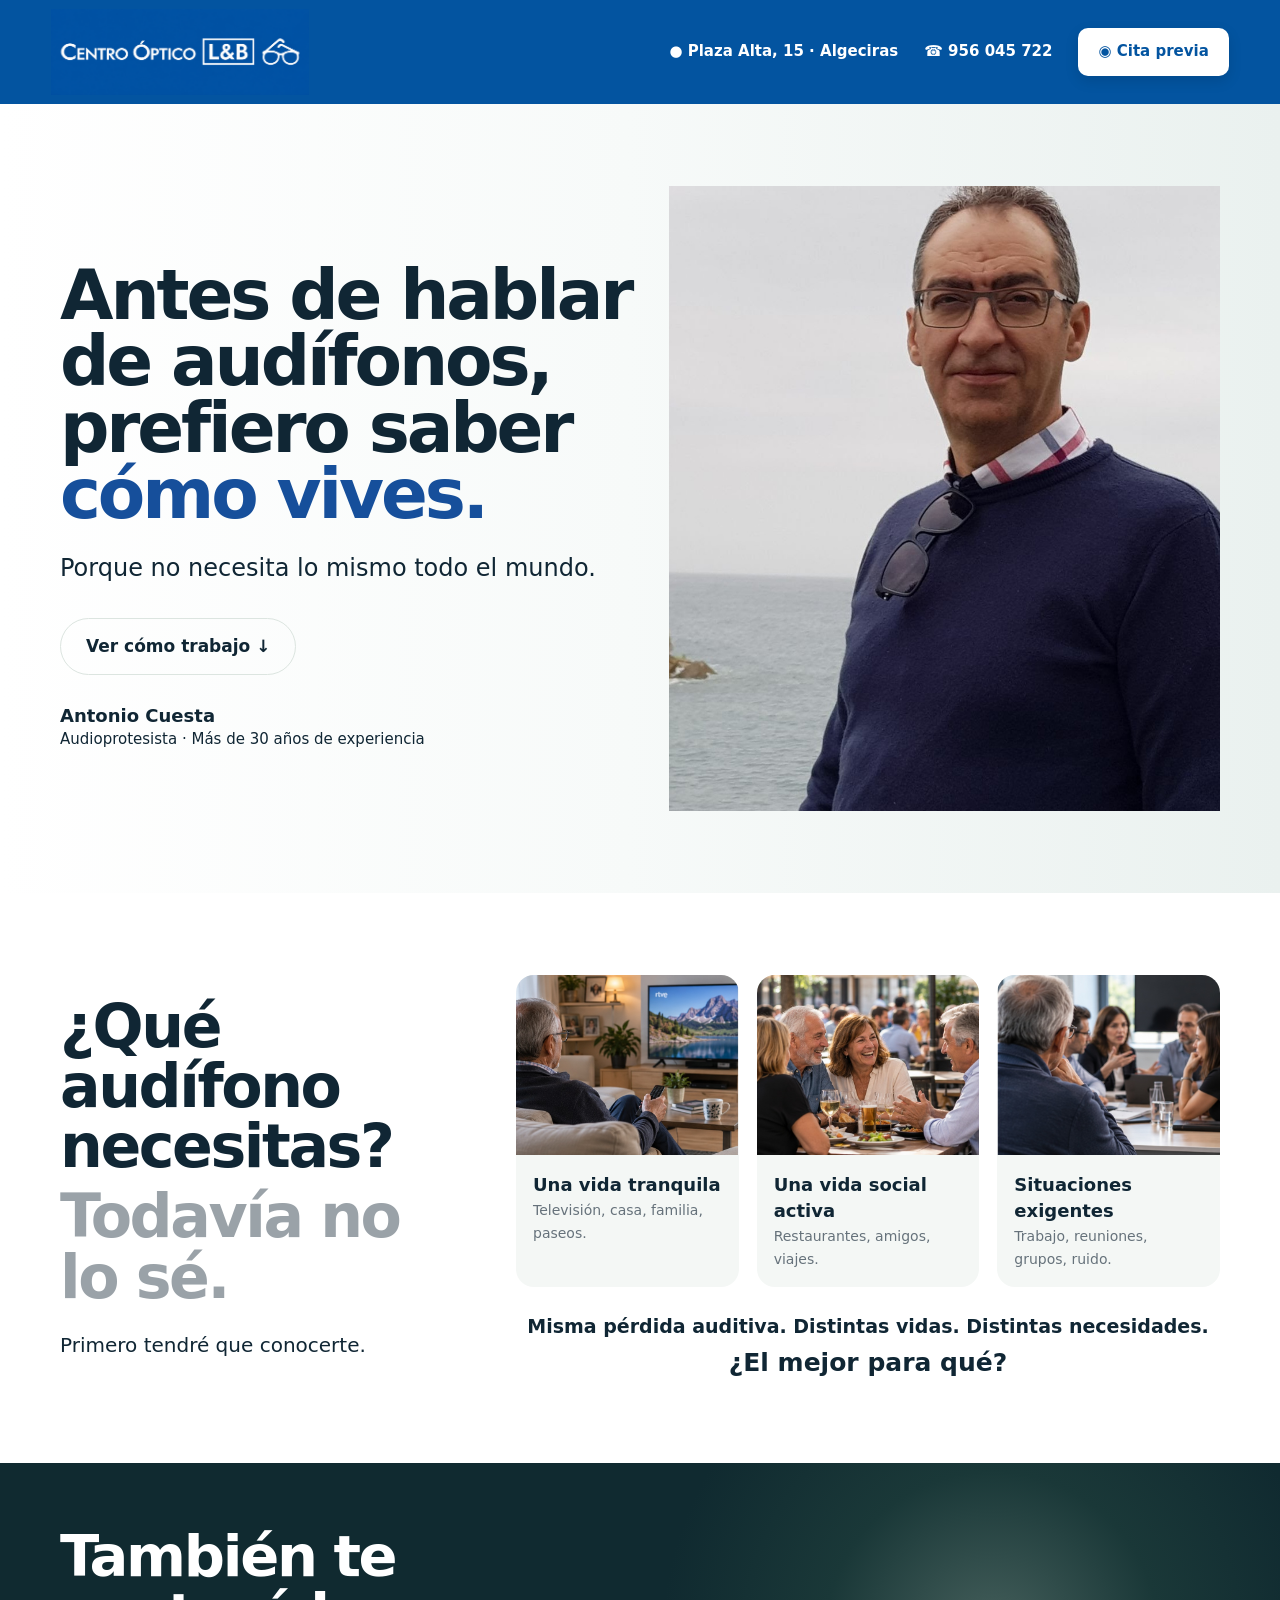
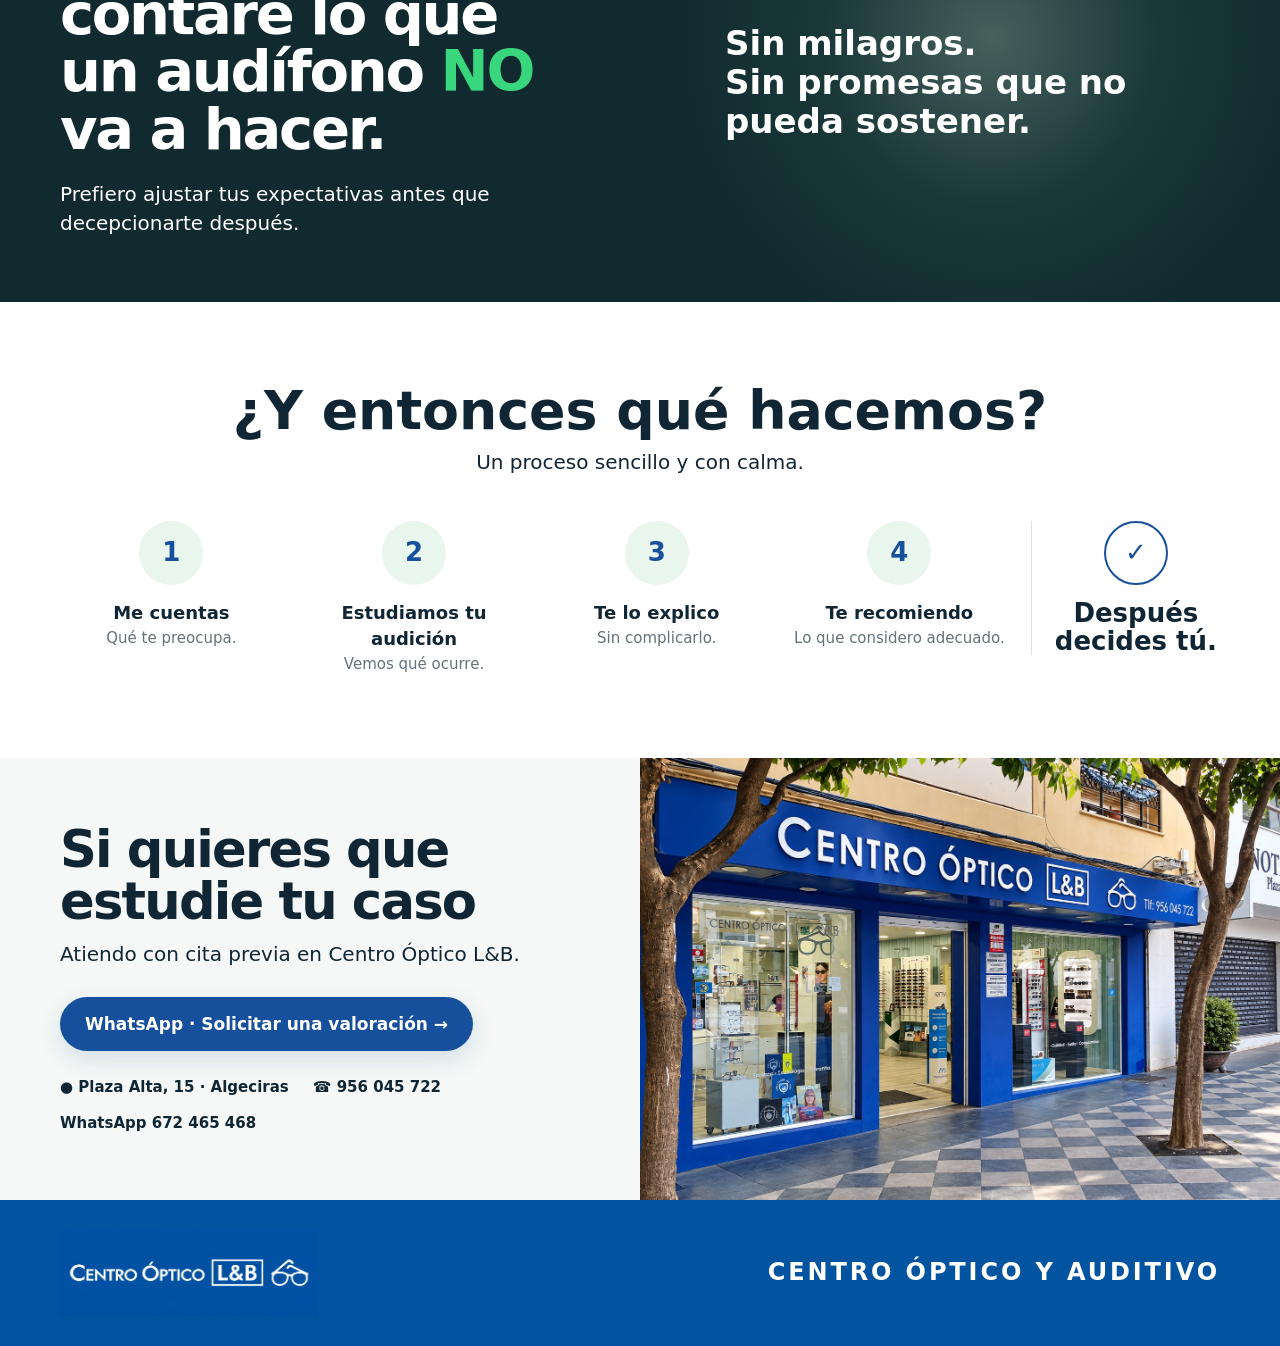
==== algeciras/index.html @ cdd61b33 "Add files via upload" ====
<!doctype html>
<html lang="es">
<head>
  <meta charset="utf-8">
  <meta name="viewport" content="width=device-width,initial-scale=1">
  <title>Valoración auditiva en Centro Óptico L&B Algeciras | Antonio Cuesta</title>
  <meta name="description" content="Antes de hablar de audífonos, Antonio Cuesta estudia cómo oyes y cómo vives. Valoración auditiva con cita previa en Centro Óptico L&B, Plaza Alta 15, Algeciras.">
  <style>
    :root{--green:#164f9b;--green2:#2467b8;--ink:#102634;--muted:#66727b;--soft:#f4f7f5;--line:#dce5e0;--white:#fff;--max:1160px}
    *{box-sizing:border-box}html{scroll-behavior:smooth}body{margin:0;font-family:Inter,ui-sans-serif,system-ui,-apple-system,"Segoe UI",Roboto,Arial,sans-serif;color:var(--ink);background:#fff;line-height:1.45}img{max-width:100%;display:block}a{text-decoration:none;color:inherit}.wrap{width:min(var(--max),calc(100% - 40px));margin:auto}
    header{background:#0354a0;border-bottom:0;position:relative;z-index:3;color:#fff}.topbar{min-height:104px;display:flex;align-items:center;gap:38px}.brand{display:block;line-height:0;flex:0 0 auto}.brand img{width:470px;height:auto;max-height:82px;object-fit:contain;object-position:left center}.contact{margin-left:auto;display:flex;gap:26px;align-items:center;font-weight:800;font-size:15px;color:#fff}.contact span{white-space:nowrap}.appointment{display:inline-flex;align-items:center;gap:9px;background:#fff;color:#0354a0;padding:13px 20px;border-radius:10px;font-weight:900;box-shadow:0 5px 14px rgba(0,0,0,.12);white-space:nowrap}.appointment:hover{transform:translateY(-1px)}
    .hero{background:linear-gradient(90deg,#fff 0%,#f7faf9 49%,#eaf1ef 100%);overflow:hidden}.hero-grid{display:grid;grid-template-columns:1.05fr .95fr;min-height:610px;align-items:stretch}.hero-copy{padding:76px 30px 60px 0;align-self:center}.hero h1{font-size:clamp(48px,5.4vw,78px);line-height:.96;letter-spacing:-.045em;margin:0 0 24px;max-width:720px}.hero h1 em{font-style:normal;color:var(--green)}.hero p{font-size:24px;max-width:540px;margin:0 0 32px}.byline{margin-top:28px;font-size:15px}.byline strong{display:block;font-size:18px}.hero-photo{min-height:610px;position:relative}.hero-photo img{width:100%;height:100%;object-fit:cover;object-position:50% 35%}
    .btn{display:inline-flex;align-items:center;justify-content:center;gap:10px;background:var(--green);color:#fff;font-weight:800;border-radius:999px;padding:15px 25px;font-size:17px;box-shadow:0 8px 24px rgba(22,79,155,.15)}.btn:hover{background:#123f7d}.btn.secondary{background:transparent;color:var(--ink);border:1px solid var(--line);box-shadow:none}
    section{padding:82px 0}.question-grid{display:grid;grid-template-columns:.72fr 1.28fr;gap:60px;align-items:center}.bigtitle{font-size:clamp(42px,4.7vw,68px);line-height:1;letter-spacing:-.04em;margin:0}.answer{display:block;color:#9aa2a8;margin-top:10px}.micro{font-size:20px;margin:24px 0 0}.life-grid{display:grid;grid-template-columns:repeat(3,1fr);gap:18px}.life-card{border-radius:18px;overflow:hidden;background:var(--soft)}.life-card img{height:180px;width:100%;object-fit:cover}.life-card div{padding:17px}.life-card strong{display:block;font-size:18px}.life-card span{color:var(--muted);font-size:14px}.thesis{text-align:center;font-weight:800;font-size:19px;margin:26px 0 0}.thesis b{display:block;font-size:25px;margin-top:4px}
    .expect{padding:0;background:#102a30;color:#fff}.expect-grid{display:grid;grid-template-columns:1fr 1fr;min-height:355px}.expect-copy{padding:65px 55px max(60px,5vw) max(40px,calc((100vw - var(--max))/2));align-self:center}.expect h2{font-size:clamp(42px,4.5vw,65px);line-height:1;letter-spacing:-.04em;margin:0}.expect h2 em{font-style:normal;color:#38d67d}.expect p{font-size:20px;margin:22px 0 0;max-width:560px}.expect-visual{background:radial-gradient(circle at 55% 40%,#46605c 0,#1a3838 38%,#102a30 75%);display:flex;align-items:center;justify-content:center;padding:35px}.expect-visual .quote{font-size:34px;line-height:1.15;font-weight:800;max-width:470px}
    .process{text-align:center}.process h2{font-size:clamp(40px,4.2vw,60px);line-height:1;margin:0 0 10px}.process>.wrap>p{font-size:20px;margin:0 0 44px}.steps{display:grid;grid-template-columns:repeat(4,1fr) .85fr;gap:20px;align-items:start}.step{position:relative}.num{width:64px;height:64px;margin:0 auto 15px;border-radius:50%;background:#e8f6ee;color:var(--green);display:grid;place-items:center;font-size:26px;font-weight:900}.step strong{display:block;font-size:18px}.step small{font-size:15px;color:var(--muted)}.decide{border-left:1px solid var(--line);padding-left:20px}.decide .num{background:transparent;border:2px solid var(--green)}.decide strong{font-size:26px;line-height:1.05}
    .cta{background:#f5f8f6;padding:0}.cta-grid{display:grid;grid-template-columns:1fr 1fr;min-height:420px}.cta-copy{padding:65px 55px 65px max(40px,calc((100vw - var(--max))/2));align-self:center}.cta h2{font-size:clamp(38px,4vw,58px);line-height:1.02;letter-spacing:-.035em;margin:0 0 12px}.cta p{font-size:20px;margin:0 0 28px}.details{display:flex;flex-wrap:wrap;gap:14px 24px;margin-top:26px;font-size:15px;font-weight:700}.facade img{width:100%;height:100%;object-fit:cover}.footer{background:#0354a0;color:#fff;padding:30px 0}.footer .wrap{display:flex;justify-content:space-between;align-items:center;gap:44px}.footer img{width:520px;height:auto;max-height:92px;object-fit:contain;object-position:left center}.footer .footer-label{margin-left:auto;font-size:24px;font-weight:800;letter-spacing:.12em;text-transform:uppercase;color:#fff;text-align:right}
    @media(max-width:820px){.wrap{width:min(100% - 28px,var(--max))}.topbar{min-height:84px;gap:12px}.brand img{width:310px;max-height:64px}.contact{font-size:13px;gap:10px}.contact .hide-mobile{display:none}.appointment{padding:10px 13px;font-size:13px}.hero-grid{grid-template-columns:1fr;min-height:auto}.hero-copy{padding:46px 0 32px}.hero h1{font-size:48px;max-width:640px}.hero p{font-size:20px;margin-bottom:25px}.hero-photo{min-height:430px}.hero-photo img{object-position:center 30%}.question-grid{grid-template-columns:1fr;gap:35px}.life-grid{grid-template-columns:1fr}.life-card{display:grid;grid-template-columns:42% 58%}.life-card img{height:135px}.expect-grid{grid-template-columns:1fr}.expect-copy{padding:54px 28px}.expect-visual{min-height:230px}.steps{grid-template-columns:1fr 1fr;gap:34px 18px}.decide{grid-column:1/-1;border-left:0;border-top:1px solid var(--line);padding:28px 0 0}.cta-grid{grid-template-columns:1fr}.cta-copy{padding:55px 28px}.facade{height:320px}.footer .wrap{align-items:center}.footer .footer-label{font-size:16px}}
    @media(max-width:520px){section{padding:58px 0}.topbar{min-height:76px}.brand img{width:220px;max-height:54px}.contact .phone-main{display:none}.appointment{padding:9px 11px;font-size:12px}.hero h1{font-size:42px}.hero-photo{min-height:365px}.bigtitle{font-size:43px}.life-card{grid-template-columns:40% 60%}.life-card img{height:125px}.thesis{font-size:16px}.thesis b{font-size:21px}.expect h2{font-size:42px}.expect-visual .quote{font-size:28px}.process h2{font-size:40px}.steps{grid-template-columns:1fr 1fr}.step strong{font-size:16px}.step small{font-size:13px}.cta h2{font-size:40px}.footer .wrap{flex-direction:column;align-items:flex-start}.footer img{width:min(100%,420px);max-height:none}.footer .footer-label{text-align:left;margin-left:0;font-size:18px}}
  
/* Identidad Centro Óptico L&B - Algeciras */
.brand{
  display:flex !important;
  align-items:center !important;
  background:#0354a0 !important;
  overflow:hidden !important;
}
.brand img{
  width:720px !important;
  height:112px !important;
  max-width:48vw !important;
  max-height:112px !important;
  object-fit:cover !important;
  object-position:left center !important;
  display:block !important;
}
.footer img{
  width:720px !important;
  height:118px !important;
  max-width:48vw !important;
  max-height:118px !important;
  object-fit:cover !important;
  object-position:left center !important;
  display:block !important;
}
@media(max-width:900px){
  .brand img,.footer img{width:430px !important;height:auto !important;max-width:62vw !important}
}
@media(max-width:560px){
  .brand img,.footer img{width:270px !important;height:auto !important;max-width:72vw !important}
}


/* Corrección final de marca */
.brand img{
  width:700px !important;height:auto !important;max-width:48vw !important;
  max-height:none !important;object-fit:contain !important;display:block !important;
}
.footer img{
  width:700px !important;height:auto !important;max-width:48vw !important;
  max-height:none !important;object-fit:contain !important;display:block !important;
}


/* Ajuste final responsive de cabecera */
.topbar{
  box-sizing:border-box !important;
  width:100% !important;
  padding-left:clamp(18px,4vw,72px) !important;
  padding-right:clamp(18px,4vw,72px) !important;
  justify-content:space-between !important;
  gap:24px !important;
  overflow:visible !important;
}
.topbar .brand{
  flex:0 1 auto !important;
  min-width:0 !important;
}
.topbar .top-contact{
  flex:0 1 auto !important;
  min-width:0 !important;
  margin-left:auto !important;
  display:flex !important;
  align-items:center !important;
  justify-content:flex-end !important;
  gap:22px !important;
}
.topbar .top-contact .btn,
.topbar .top-contact a:last-child{
  flex:0 0 auto !important;
  margin-right:0 !important;
  white-space:nowrap !important;
}
@media (max-width:1200px){
  .brand img{max-width:38vw !important}
  .topbar .top-contact{gap:14px !important}
}
@media (max-width:900px){
  .topbar{
    flex-wrap:wrap !important;
    padding-top:14px !important;
    padding-bottom:14px !important;
  }
  .topbar .top-contact{
    width:100% !important;
    justify-content:flex-start !important;
    flex-wrap:wrap !important;
    margin-left:0 !important;
  }
}


/* Cabecera definitiva aprobada */
@media (min-width:1201px){
  .topbar .brand img{
    width:610px !important;
    max-width:43vw !important;
    height:auto !important;
    object-fit:contain !important;
    object-position:left center !important;
  }
  .topbar{
    gap:28px !important;
  }
  .topbar .top-contact{
    gap:24px !important;
  }
}

</style>

  <!-- Google Analytics - Proyecto Antonio -->
  <script async src="https://www.googletagmanager.com/gtag/js?id=G-216P1P4L8E"></script>
  <script>window.dataLayer=window.dataLayer||[];function gtag(){dataLayer.push(arguments)}gtag('js',new Date());gtag('config','G-216P1P4L8E');</script>
  <!-- Microsoft Clarity - Proyecto Antonio -->
  <script type="text/javascript">(function(c,l,a,r,i,t,y){c[a]=c[a]||function(){(c[a].q=c[a].q||[]).push(arguments)};t=l.createElement(r);t.async=1;t.src="https://www.clarity.ms/tag/"+i;y=l.getElementsByTagName(r)[0];y.parentNode.insertBefore(t,y)})(window,document,"clarity","script","xd1ltv3tne");</script>

<style>
/* L&B: logo recortado sin márgenes blancos */
.brand img{width:610px !important;height:auto !important;max-width:43vw !important;max-height:86px !important;object-fit:contain !important;object-position:left center !important}
.footer img{width:520px !important;height:auto !important;max-width:48vw !important;max-height:86px !important;object-fit:contain !important;object-position:left center !important}
@media(max-width:820px){.brand img{width:310px !important;max-width:55vw !important;max-height:64px !important}.footer img{width:390px !important;max-width:60vw !important;max-height:70px !important}}
@media(max-width:520px){.brand img{width:220px !important;max-width:58vw !important;max-height:54px !important}.footer img{width:280px !important;max-width:100% !important;max-height:62px !important}}
</style>
</head>
<body>
<header>
  <div class="wrap topbar">
    <a class="brand" href="#inicio"><img src="assets/marca-lb.png" alt="Centro Óptico L&B"></a>
    <div class="contact"><span class="hide-mobile">● Plaza Alta, 15 · Algeciras</span><span class="phone-main">☎ 956 045 722</span><a class="appointment" id="header-whatsapp" href="https://wa.me/34672465468?text=Hola%20Antonio%2C%20he%20visto%20la%20p%C3%A1gina%20de%20Centro%20%C3%93ptico%20L%26B%20Algeciras%20y%20me%20gustar%C3%ADa%20solicitar%20una%20valoraci%C3%B3n." target="_blank" rel="noopener" target="_blank" rel="noopener">◉ Cita previa</a></div>
  </div>
</header>
<main id="inicio">
  <section class="hero">
    <div class="wrap hero-grid">
      <div class="hero-copy">
        <h1>Antes de hablar de audífonos, prefiero saber <em>cómo vives.</em></h1>
        <p>Porque no necesita lo mismo todo el mundo.</p>
        <a class="btn secondary" href="#como-trabajo">Ver cómo trabajo ↓</a>
        <div class="byline"><strong>Antonio Cuesta</strong>Audioprotesista · Más de 30 años de experiencia</div>
      </div>
      <div class="hero-photo"><img src="assets/antonio-cuesta.jpg" alt="Antonio Cuesta, audioprotesista"></div>
    </div>
  </section>

  <section id="como-trabajo">
    <div class="wrap question-grid">
      <div>
        <h2 class="bigtitle">¿Qué audífono necesitas?<span class="answer">Todavía no lo sé.</span></h2>
        <p class="micro">Primero tendré que conocerte.</p>
      </div>
      <div>
        <div class="life-grid">
          <article class="life-card"><img src="assets/vida-tranquila.jpg" alt="Persona disfrutando de la televisión en casa"><div><strong>Una vida tranquila</strong><span>Televisión, casa, familia, paseos.</span></div></article>
          <article class="life-card"><img src="assets/vida-social.jpg" alt="Conversación en un ambiente social"><div><strong>Una vida social activa</strong><span>Restaurantes, amigos, viajes.</span></div></article>
          <article class="life-card"><img src="assets/vida-exigente.jpg" alt="Reunión de trabajo con varias personas"><div><strong>Situaciones exigentes</strong><span>Trabajo, reuniones, grupos, ruido.</span></div></article>
        </div>
        <p class="thesis">Misma pérdida auditiva. Distintas vidas. Distintas necesidades.<b>¿El mejor para qué?</b></p>
      </div>
    </div>
  </section>

  <section class="expect">
    <div class="expect-grid">
      <div class="expect-copy">
        <h2>También te contaré lo que un audífono <em>NO</em> va a hacer.</h2>
        <p>Prefiero ajustar tus expectativas antes que decepcionarte después.</p>
      </div>
      <div class="expect-visual"><div class="quote">Sin milagros.<br>Sin promesas que no pueda sostener.</div></div>
    </div>
  </section>

  <section class="process">
    <div class="wrap">
      <h2>¿Y entonces qué hacemos?</h2><p>Un proceso sencillo y con calma.</p>
      <div class="steps">
        <div class="step"><div class="num">1</div><strong>Me cuentas</strong><small>Qué te preocupa.</small></div>
        <div class="step"><div class="num">2</div><strong>Estudiamos tu audición</strong><small>Vemos qué ocurre.</small></div>
        <div class="step"><div class="num">3</div><strong>Te lo explico</strong><small>Sin complicarlo.</small></div>
        <div class="step"><div class="num">4</div><strong>Te recomiendo</strong><small>Lo que considero adecuado.</small></div>
        <div class="step decide"><div class="num">✓</div><strong>Después decides tú.</strong></div>
      </div>
    </div>
  </section>

  <section class="cta" id="valoracion">
    <div class="cta-grid">
      <div class="cta-copy">
        <h2>Si quieres que estudie tu caso</h2>
        <p>Atiendo con cita previa en Centro Óptico L&B.</p>
        <a class="btn" id="cta-whatsapp" href="https://wa.me/34672465468?text=Hola%20Antonio%2C%20me%20gustar%C3%ADa%20solicitar%20una%20valoraci%C3%B3n%20auditiva." target="_blank" rel="noopener">WhatsApp · Solicitar una valoración →</a>
        <div class="details"><span>● Plaza Alta, 15 · Algeciras</span><span>☎ 956 045 722</span><span>WhatsApp 672 465 468</span></div>
      </div>
      <div class="facade"><img src="assets/fachada-centro-optico-lb.png" alt="Fachada de Centro Óptico L&B en Plaza Alta, Algeciras"></div>
    </div>
  </section>
</main>
<footer class="footer"><div class="wrap"><img src="assets/marca-lb.png" alt="Centro Óptico L&B"><div class="footer-label">Centro Óptico y Auditivo</div></div></footer>
<script>
  function trackWhatsApp(label){if(typeof gtag==='function')gtag('event','whatsapp_valoracion',{event_category:'conversion',event_label:label});if(typeof clarity==='function')clarity('event','whatsapp_valoracion');}
  document.getElementById('cta-whatsapp').addEventListener('click',function(){trackWhatsApp('Centro Óptico L&B Algeciras - CTA final')});
  document.getElementById('header-whatsapp').addEventListener('click',function(){trackWhatsApp('Centro Óptico L&B Algeciras - Cita previa cabecera')});
</script>
</body></html>
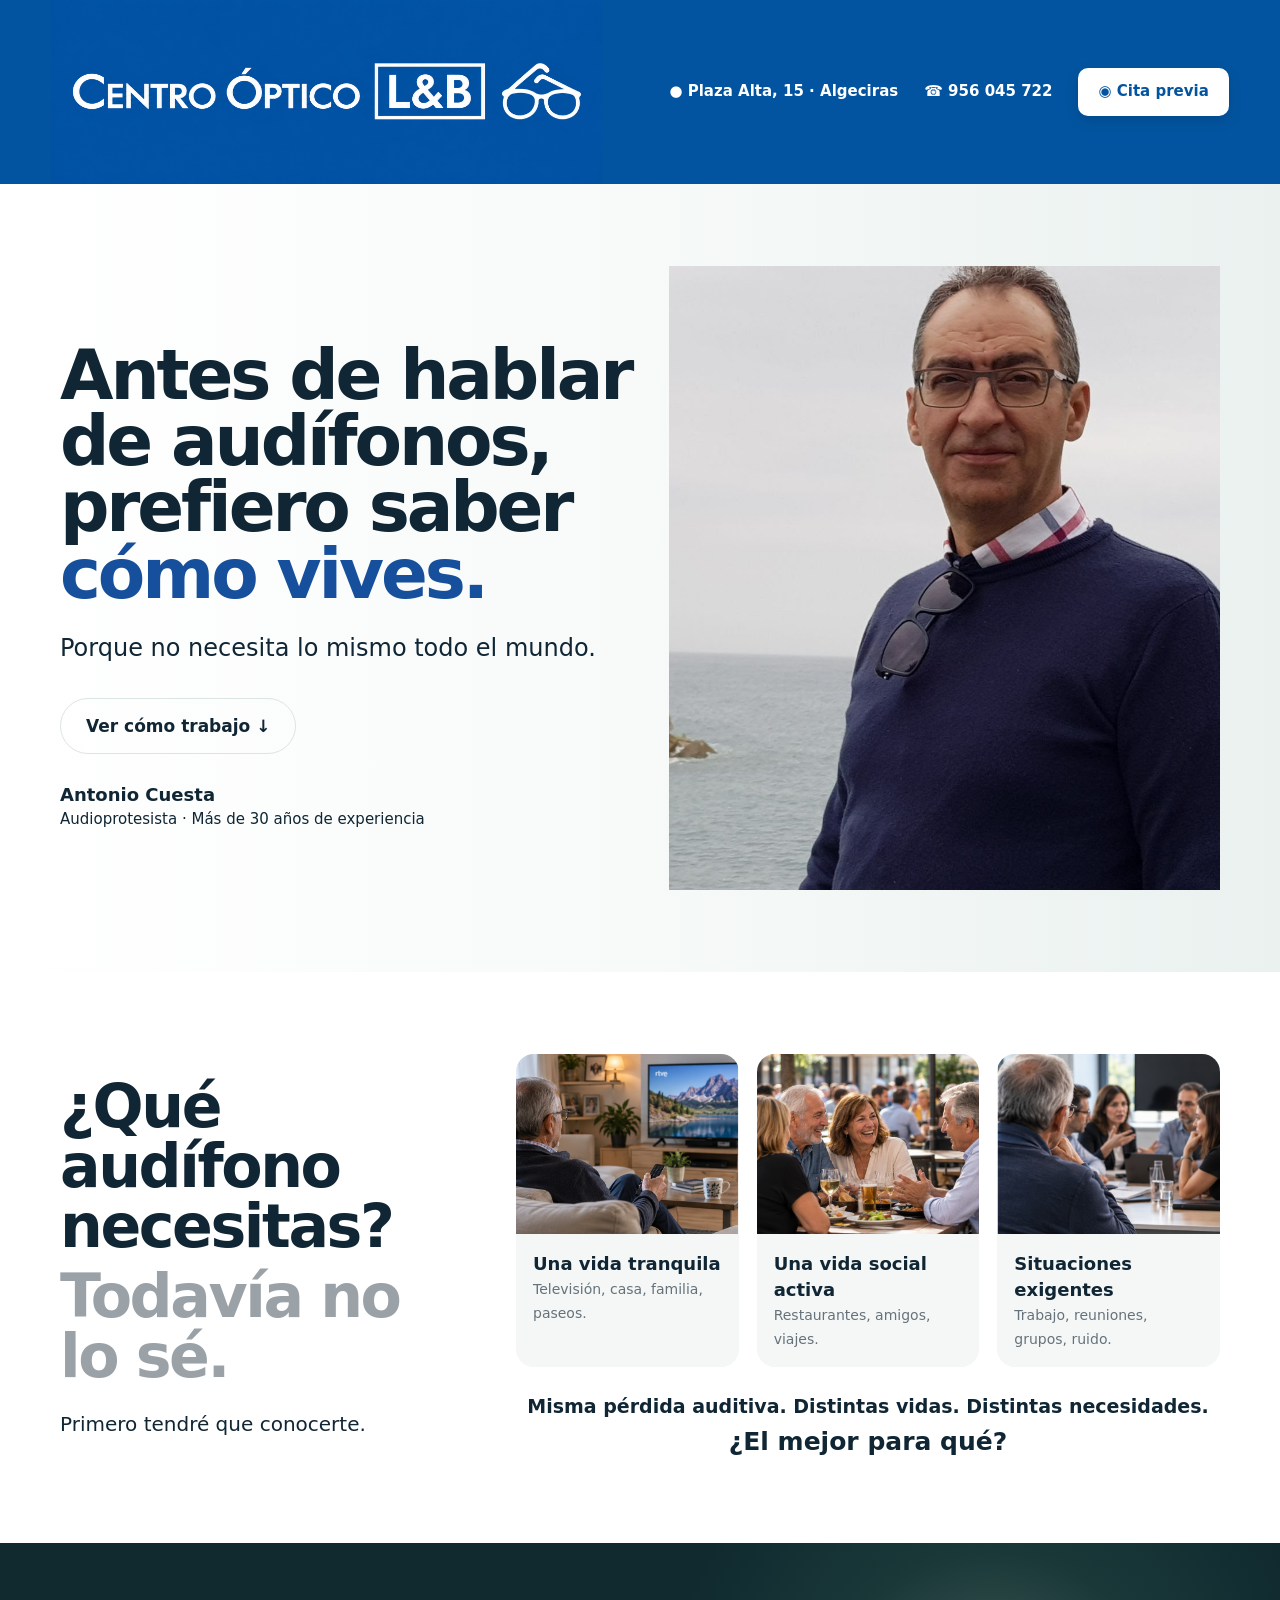
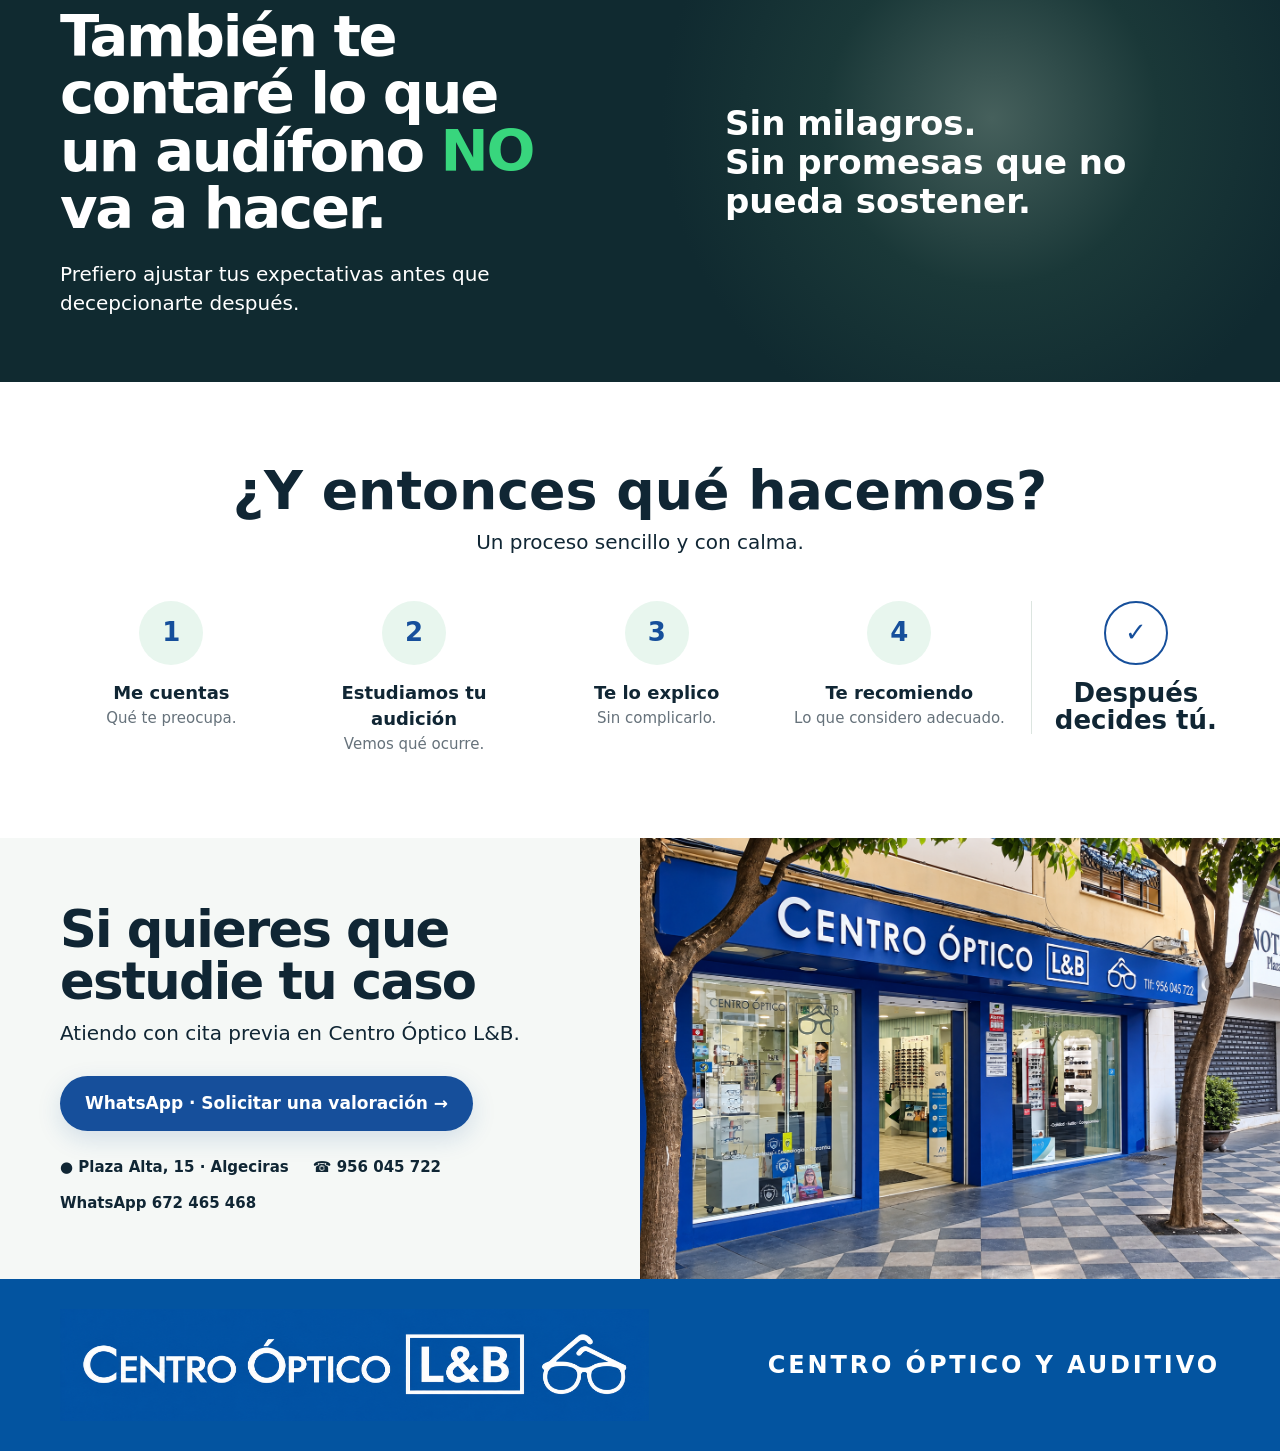
==== commit f4b93a38: "Add files via upload" ====
--- a/algeciras/index.html
+++ b/algeciras/index.html
@@ -142,6 +142,13 @@
 @media(max-width:820px){.brand img{width:310px !important;max-width:55vw !important;max-height:64px !important}.footer img{width:390px !important;max-width:60vw !important;max-height:70px !important}}
 @media(max-width:520px){.brand img{width:220px !important;max-width:58vw !important;max-height:54px !important}.footer img{width:280px !important;max-width:100% !important;max-height:62px !important}}
 </style>
+<style>
+/* Ajuste de tamaño de marca L&B: escritorio + móvil */
+.brand img{width:700px !important;height:112px !important;max-width:46vw !important;max-height:none !important;object-fit:cover !important;object-position:center center !important}
+.footer img{width:620px !important;height:112px !important;max-width:46vw !important;max-height:none !important;object-fit:cover !important;object-position:center center !important}
+@media(max-width:820px){.brand img{width:390px !important;height:82px !important;max-width:58vw !important}.footer img{width:430px !important;height:88px !important;max-width:68vw !important}}
+@media(max-width:520px){.brand img{width:285px !important;height:64px !important;max-width:61vw !important}.footer img{width:330px !important;height:76px !important;max-width:100% !important}}
+</style>
 </head>
 <body>
 <header>
